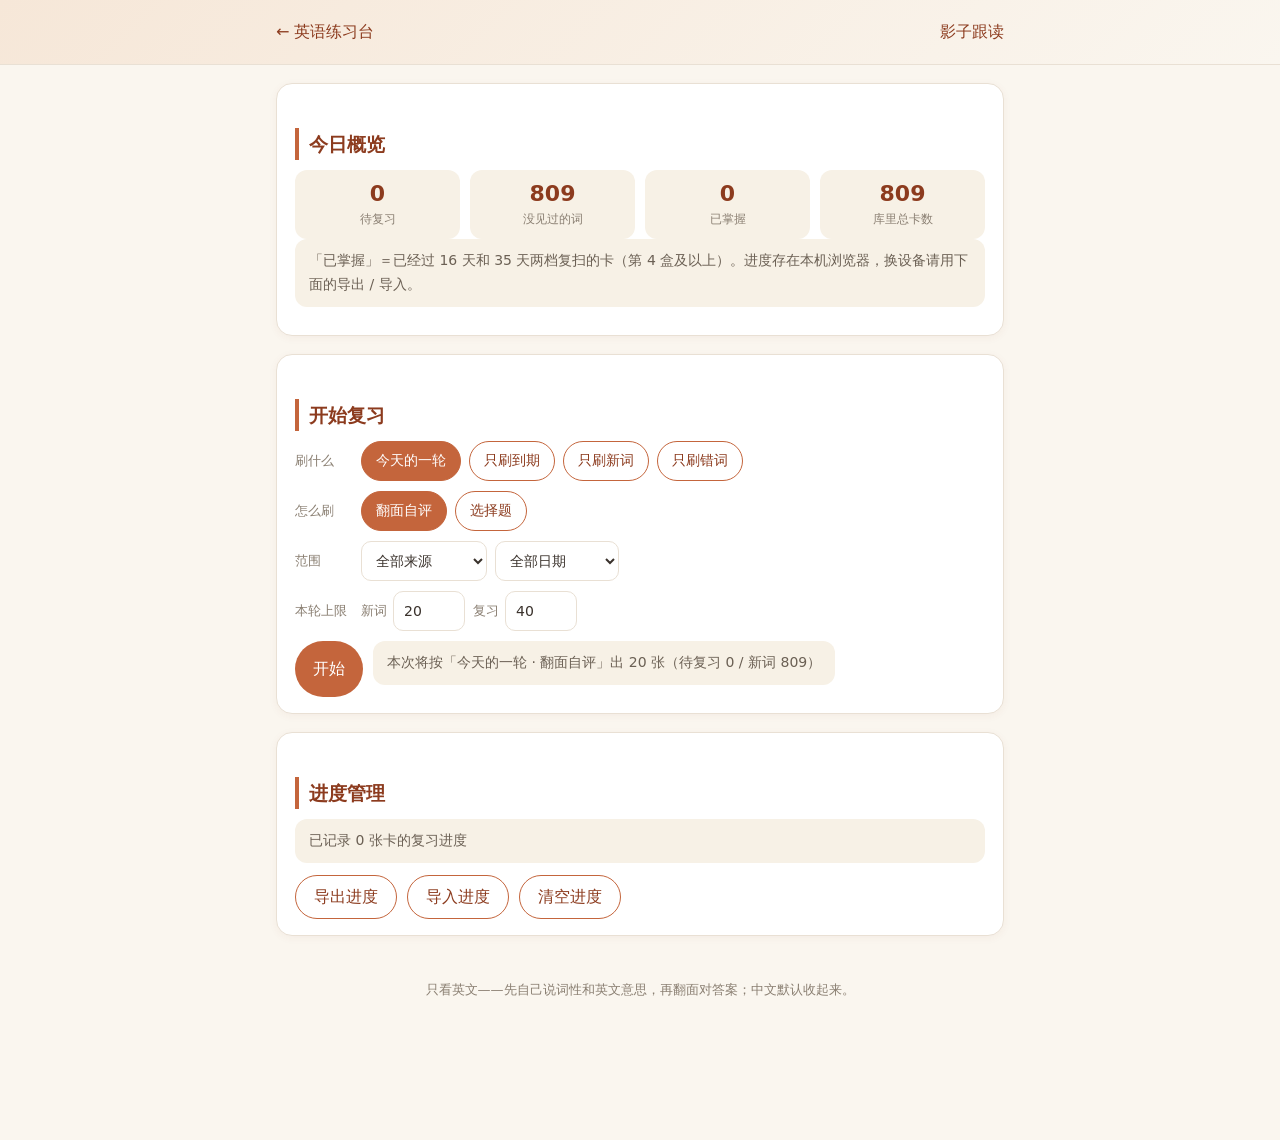
==== web/vocab.html @ 82aed07c "更新影子跟读网站" ====
<!doctype html>
<html lang="zh-CN">
<head>
  <meta charset="utf-8">
  <meta name="viewport" content="width=device-width, initial-scale=1">
  <meta name="theme-color" content="#FAF6EF">
  <title>生词复习 · 英语练习台</title>
  <link rel="stylesheet" href="app.css">
</head>
<body>
  <header class="topbar topbar-slim">
    <div class="container topbar-inner">
      <a class="back-link" href="index.html">← 英语练习台</a>
      <a class="back-link" href="materials.html">影子跟读</a>
    </div>
  </header>
  <main id="vocab" class="container" aria-live="polite"></main>
  <footer class="container footer">
    <p>只看英文——先自己说词性和英文意思，再翻面对答案；中文默认收起来。</p>
  </footer>
  <script src="vocab.js"></script>
</body>
</html>
---- web/app.css ----
:root {
  --bg: #FAF6EF;
  --card: #FFFFFF;
  --ink: #3A322C;
  --muted: #8A7F72;
  --accent: #C4653C;
  --accent-strong: #8C3B1E;
  --accent-soft: #F4E4D8;
  --line: #E9E0D4;
  --ok: #4E7A56;
}

* { box-sizing: border-box; }

html, body {
  margin: 0;
  padding: 0;
  background: var(--bg);
  color: var(--ink);
  font-family: "PingFang SC", "Hiragino Sans GB", "Microsoft YaHei", system-ui, -apple-system, sans-serif;
  line-height: 1.7;
}

.container {
  max-width: 760px;
  margin: 0 auto;
  padding-left: 16px;
  padding-right: 16px;
}

.topbar {
  background: linear-gradient(135deg, #F6E7D8 0%, #FAF6EF 100%);
  border-bottom: 1px solid var(--line);
  padding: 22px 0 18px;
}

.topbar-slim { padding: 10px 0; }

.topbar h1 {
  margin: 0;
  font-size: 26px;
  color: var(--accent-strong);
  letter-spacing: 1px;
}

.topbar-sub {
  margin: 4px 0 0;
  color: var(--muted);
  font-size: 14px;
}

.back-link {
  display: inline-block;
  min-height: 44px;
  line-height: 44px;
  color: var(--accent-strong);
  text-decoration: none;
  font-size: 16px;
}

.card {
  background: var(--card);
  border: 1px solid var(--line);
  border-radius: 16px;
  padding: 18px 18px 16px;
  margin: 18px 0;
  box-shadow: 0 2px 8px rgba(140, 59, 30, 0.05);
}

.material-card .card-top {
  display: flex;
  align-items: center;
  justify-content: space-between;
  margin-bottom: 8px;
}

.tag {
  display: inline-block;
  background: var(--accent-soft);
  color: var(--accent-strong);
  border-radius: 999px;
  padding: 2px 12px;
  font-size: 13px;
  font-weight: 600;
}

.date { color: var(--muted); font-size: 13px; }

.material-card h2 {
  margin: 6px 0 2px;
  font-size: 20px;
  line-height: 1.4;
}

.material-card h2 a {
  color: var(--ink);
  text-decoration: none;
}

.material-card h2 a:active { color: var(--accent-strong); }

.title-cn {
  margin: 0 0 10px;
  color: var(--muted);
  font-size: 15px;
}

.chips {
  display: flex;
  flex-wrap: wrap;
  gap: 6px;
  margin: 8px 0 14px;
}

.chip {
  background: #F4F0E8;
  border-radius: 8px;
  color: #6B6054;
  font-size: 13px;
  padding: 3px 10px;
}

.actions {
  display: flex;
  flex-wrap: wrap;
  gap: 10px;
}

.btn {
  border: 0;
  cursor: pointer;
  font-family: inherit;
  font-size: 16px;
  min-height: 44px;
  padding: 8px 18px;
  border-radius: 999px;
  display: inline-flex;
  align-items: center;
  justify-content: center;
  gap: 8px;
  text-decoration: none;
}

.btn-primary {
  background: var(--accent);
  color: #FFF;
}

.btn-primary:active { background: var(--accent-strong); }

.btn-ghost {
  background: #FFF;
  color: var(--accent-strong);
  border: 1px solid var(--accent);
}

.btn-ghost:active { background: var(--accent-soft); }

.btn:disabled {
  opacity: 0.45;
  cursor: not-allowed;
}

.icon { font-size: 13px; }

/* ---------- 阅读页 ---------- */

.article-head h1 {
  margin: 18px 0 2px;
  font-size: 22px;
  color: var(--accent-strong);
}

.article-head h2 {
  margin: 8px 0 2px;
  font-size: 22px;
  line-height: 1.45;
}

.section-title {
  font-size: 19px;
  margin: 26px 0 10px;
  padding-left: 10px;
  border-left: 4px solid var(--accent);
  color: var(--accent-strong);
}

.para {
  margin: 20px 0;
}

.para-head {
  display: flex;
  align-items: center;
  gap: 8px;
  margin-bottom: 6px;
}

.btn-para {
  background: var(--accent-soft);
  color: var(--accent-strong);
  border: 1px solid var(--accent);
  min-height: 44px;
  padding: 4px 14px;
  border-radius: 999px;
  font-family: inherit;
  font-size: 15px;
  cursor: pointer;
}

.btn-para[data-playing="1"] {
  background: var(--accent);
  color: #FFF;
}

.en-text {
  font-size: 17px;
  line-height: 2;
  margin: 0;
}

.en-text strong {
  color: var(--accent-strong);
  font-weight: 700;
}

.note {
  background: #F7F1E6;
  border-radius: 12px;
  padding: 10px 14px;
  color: #6B6054;
  font-size: 14px;
  margin: 0 0 12px;
  white-space: pre-line;
}

.table-wrap {
  overflow-x: auto;
  -webkit-overflow-scrolling: touch;
  border: 1px solid var(--line);
  border-radius: 12px;
}

table {
  width: 100%;
  border-collapse: collapse;
  background: #FFF;
  min-width: 360px;
}

th, td {
  padding: 10px 12px;
  text-align: left;
  vertical-align: top;
  font-size: 15px;
  border-bottom: 1px solid var(--line);
}

th {
  background: #F7F1E6;
  color: #6B6054;
  font-weight: 600;
  white-space: nowrap;
}

tbody tr:last-child td { border-bottom: 0; }

td.w-en { font-weight: 600; color: var(--accent-strong); white-space: nowrap; }

.trans-toggle {
  display: flex;
  align-items: center;
  gap: 8px;
  width: 100%;
  background: var(--accent-soft);
  color: var(--accent-strong);
  border: 1px solid var(--accent);
}

.trans-box {
  margin-top: 12px;
}

.trans-box p {
  font-size: 16px;
  line-height: 1.9;
  margin: 0 0 12px;
}

.empty-tip {
  color: var(--muted);
  padding: 40px 0;
  text-align: center;
}

.footer {
  color: var(--muted);
  font-size: 13px;
  text-align: center;
  padding-top: 12px;
  padding-bottom: 34px;
}

@media (max-width: 480px) {
  .container { padding-left: 14px; padding-right: 14px; }
  .topbar h1 { font-size: 23px; }
  .card { padding: 16px; }
  .material-card h2 { font-size: 18px; }
  .en-text { font-size: 16px; }
}

/* ---------- 列表工具条：搜索 / 进度 / 筛选 ---------- */

.toolbar {
  display: flex;
  flex-wrap: wrap;
  align-items: center;
  gap: 10px;
  padding: 14px 16px;
}

.search-input {
  flex: 1 1 190px;
  min-height: 44px;
  padding: 8px 14px;
  border: 1px solid var(--line);
  border-radius: 999px;
  background: #FFF;
  color: var(--ink);
  font-family: inherit;
  font-size: 16px;
}

.search-input:focus {
  outline: 2px solid var(--accent-soft);
  border-color: var(--accent);
}

.progress-chip {
  background: var(--accent-soft);
  color: var(--accent-strong);
  border-radius: 999px;
  padding: 6px 14px;
  font-size: 14px;
  font-weight: 600;
  white-space: nowrap;
}

.filter-btn.active {
  background: var(--accent);
  color: #FFF;
  border-color: var(--accent);
}

.toolbar-hint {
  flex: 1 1 100%;
  margin: 0;
  color: var(--muted);
  font-size: 12px;
}

/* ---------- 分组折叠 ---------- */

.group-toggle {
  width: 100%;
  min-height: 50px;
  display: flex;
  align-items: center;
  justify-content: space-between;
  gap: 10px;
  margin: 18px 0 10px;
  padding: 12px 16px;
  background: #F7F1E6;
  border: 1px solid var(--line);
  border-radius: 14px;
  color: var(--ink);
  font-family: inherit;
  font-size: 16px;
  font-weight: 600;
  cursor: pointer;
  text-align: left;
}

.group-toggle:active { background: var(--accent-soft); }

.group-count {
  color: var(--accent-strong);
  font-weight: 600;
  white-space: nowrap;
}

.group-arrow { margin-left: 8px; font-size: 12px; }

.group-body.collapsed { display: none; }

/* ---------- 已练标记 ---------- */

.practiced-badge {
  background: #E6F0E8;
  color: #3F6B49;
  border-radius: 999px;
  padding: 2px 10px;
  font-size: 12px;
  margin-left: 8px;
}

.card-top .date { margin-left: auto; }

.btn-mark.active {
  background: #4E7A56;
  border-color: #4E7A56;
  color: #FFF;
}

/* ---------- 阅读页：倍速与循环 ---------- */

.speed-row {
  display: flex;
  align-items: center;
  gap: 10px;
  margin: 12px 0 4px;
}

.speed-label { color: var(--muted); font-size: 14px; }

.styled {
  min-height: 40px;
  padding: 4px 12px;
  border: 1px solid var(--line);
  border-radius: 10px;
  background: #FFF;
  color: var(--ink);
  font-family: inherit;
  font-size: 15px;
}

.btn-loop {
  min-height: 44px;
  padding: 4px 14px;
  border: 1px solid var(--line);
  border-radius: 999px;
  background: #FFF;
  color: #6B6054;
  font-family: inherit;
  font-size: 15px;
  cursor: pointer;
}

.btn-loop.active {
  background: var(--accent);
  border-color: var(--accent);
  color: #FFF;
}

.btn-loop:disabled { opacity: 0.45; cursor: not-allowed; }

/* ---------- 生词：手机端卡片 ---------- */

.vocab-cards { display: none; }

td.w-def { color: #4A5A4E; font-size: 14px; }

.vocab-card {
  border: 1px solid var(--line);
  border-radius: 12px;
  background: #FFF;
  padding: 10px 12px;
  margin-bottom: 10px;
}

.vocab-card .vw {
  font-weight: 700;
  color: var(--accent-strong);
  font-size: 16px;
}

.vocab-card .vpos {
  margin-left: 8px;
  color: var(--muted);
  font-size: 13px;
}

.vocab-card .vcn { font-size: 15px; margin-top: 2px; }

.vocab-card .ven { color: #4A5A4E; font-size: 14px; margin-top: 2px; }

/* ---------- 上下篇导航 ---------- */

.pager {
  display: flex;
  flex-wrap: wrap;
  justify-content: space-between;
  gap: 10px;
  margin: 20px 0 10px;
}

.pager a { flex: 1 1 45%; }

@media (max-width: 640px) {
  .vocab-table-wrap { display: none; }
  .vocab-cards { display: block; }
  .pager a { flex: 1 1 100%; }
}

/* ---------- 底部播放条（进度条可点击/拖动） ---------- */

body { padding-bottom: 92px; }

.player-bar {
  position: fixed;
  left: 0;
  right: 0;
  bottom: 0;
  z-index: 50;
  display: none;
  align-items: center;
  gap: 8px;
  padding: 10px 12px;
  background: rgba(255, 255, 255, 0.97);
  border-top: 1px solid var(--line);
  box-shadow: 0 -2px 10px rgba(140, 59, 30, 0.08);
}

.player-bar.visible { display: flex; }

.pb-btn {
  min-width: 44px;
  min-height: 44px;
  border: 1px solid var(--line);
  border-radius: 999px;
  background: #FFF;
  color: var(--accent-strong);
  font-size: 16px;
  cursor: pointer;
  font-family: inherit;
}

.pb-play { background: var(--accent); border-color: var(--accent); color: #FFF; }

.pb-loop.active { background: var(--accent-soft); border-color: var(--accent); }

.pb-label {
  max-width: 26%;
  overflow: hidden;
  text-overflow: ellipsis;
  white-space: nowrap;
  font-size: 13px;
  color: var(--muted);
}

.pb-range {
  flex: 1 1 auto;
  min-width: 80px;
  height: 32px;
  accent-color: var(--accent);
}

.pb-time {
  font-size: 12px;
  color: var(--muted);
  white-space: nowrap;
}

.pb-speed {
  min-height: 36px;
  border: 1px solid var(--line);
  border-radius: 8px;
  background: #FFF;
  color: var(--ink);
  font-family: inherit;
  font-size: 13px;
}

/* ---------- 模式切换 ---------- */

.mode-switch {
  display: flex;
  gap: 10px;
  margin: 18px 0 6px;
}

.mode-btn {
  flex: 1 1 50%;
  min-height: 48px;
  border: 1px solid var(--line);
  border-radius: 999px;
  background: #FFF;
  color: var(--ink);
  font-family: inherit;
  font-size: 16px;
  cursor: pointer;
}

.mode-btn.active {
  background: var(--accent);
  border-color: var(--accent);
  color: #FFF;
  font-weight: 600;
}

/* ---------- 精听：句子卡片与听写 ---------- */

.sentence-card {
  border: 1px solid var(--line);
  border-radius: 14px;
  background: #FFF;
  padding: 12px 14px;
  margin-bottom: 12px;
}

.sentence-card.ok { border-color: #9ABFA3; background: #F5FAF6; }
.sentence-card.bad { border-color: #E0A98F; background: #FDF7F3; }

.sentence-head {
  display: flex;
  align-items: center;
  gap: 10px;
  margin-bottom: 8px;
}

.sentence-num {
  font-weight: 700;
  color: var(--accent-strong);
  font-size: 15px;
}

.sentence-play { min-height: 40px; }

.sentence-status {
  margin-left: auto;
  font-size: 13px;
  color: var(--muted);
}

.sentence-status.ok { color: #3F6B49; font-weight: 600; }
.sentence-status.bad { color: #B4552D; font-weight: 600; }

.dictation-input {
  width: 100%;
  border: 1px solid var(--line);
  border-radius: 10px;
  padding: 10px 12px;
  background: #FFF;
  color: var(--ink);
  font-family: inherit;
  font-size: 16px;
  line-height: 1.6;
  resize: vertical;
}

.dictation-input:focus { outline: 2px solid var(--accent-soft); border-color: var(--accent); }

.dictation-result {
  margin-top: 10px;
  padding-top: 10px;
  border-top: 1px dashed var(--line);
}

.diff-line { margin: 4px 0; font-size: 15px; line-height: 1.8; }

.diff-extra {
  background: #FBE3E0;
  color: #A63A2B;
  text-decoration: line-through;
  border-radius: 4px;
  padding: 0 3px;
}

.diff-missing {
  background: #FFF1C9;
  color: #8A6A00;
  border-radius: 4px;
  padding: 0 3px;
}

.tag-row { display: flex; flex-wrap: wrap; gap: 8px; margin-top: 8px; }

.tag-btn {
  min-height: 36px;
  padding: 6px 12px;
  border: 1px solid var(--line);
  border-radius: 999px;
  background: #FFF;
  color: #6B6054;
  font-family: inherit;
  font-size: 13px;
  cursor: pointer;
}

.tag-btn.active {
  background: var(--accent-soft);
  border-color: var(--accent);
  color: var(--accent-strong);
  font-weight: 600;
}

.listen-stats .stats-line { margin: 0 0 4px; font-size: 16px; font-weight: 600; }
.listen-stats .stats-errors { margin: 0 0 10px; color: var(--muted); font-size: 13px; }

@media (max-width: 480px) {
  .pb-label { display: none; }
  .pb-time { font-size: 11px; }
}

/* ---------- 顶部条与首页（双模块） ---------- */

.topbar-inner { display: flex; flex-direction: column; }

.topbar-slim .topbar-inner {
  flex-direction: row;
  align-items: center;
  justify-content: space-between;
}

.module-grid {
  display: grid;
  grid-template-columns: 1fr;
  gap: 14px;
  margin: 18px 0 0;
}

@media (min-width: 620px) {
  .module-grid { grid-template-columns: 1fr 1fr; }
}

.module-card {
  display: block;
  background: var(--card);
  border: 1px solid var(--line);
  border-radius: 16px;
  padding: 20px 18px;
  text-decoration: none;
  color: var(--ink);
  box-shadow: 0 2px 8px rgba(140, 59, 30, 0.05);
}

.module-card:active { background: var(--accent-soft); }

.module-card h2 {
  margin: 0 0 6px;
  font-size: 22px;
  color: var(--accent-strong);
}

.module-desc {
  margin: 0 0 12px;
  color: var(--muted);
  font-size: 14px;
  line-height: 1.6;
}

.module-stat {
  margin: 0;
  font-size: 15px;
  font-weight: 600;
}

/* ---------- 生词复习 ---------- */

.vstat-grid {
  display: grid;
  grid-template-columns: repeat(4, 1fr);
  gap: 10px;
}

@media (max-width: 480px) {
  .vstat-grid { grid-template-columns: repeat(2, 1fr); }
}

.vstat {
  background: #F7F1E6;
  border-radius: 12px;
  padding: 10px 12px;
  text-align: center;
}

.vstat-num {
  display: block;
  font-size: 22px;
  font-weight: 700;
  color: var(--accent-strong);
  line-height: 1.3;
}

.vstat-label {
  display: block;
  font-size: 12px;
  color: var(--muted);
}

.vrow {
  display: flex;
  flex-wrap: wrap;
  align-items: center;
  gap: 8px;
  margin-bottom: 10px;
}

.vrow-label {
  color: var(--muted);
  font-size: 13px;
  min-width: 58px;
}

.vpick {
  min-height: 40px;
  padding: 6px 14px;
  font-size: 14px;
}

.vpick.active {
  background: var(--accent);
  color: #FFF;
  border-color: var(--accent);
}

.vselect,
.vnum input {
  font-family: inherit;
  font-size: 14px;
  color: var(--ink);
  background: #FFF;
  border: 1px solid var(--line);
  border-radius: 10px;
  min-height: 40px;
  padding: 6px 10px;
}

.vnum {
  display: inline-flex;
  align-items: center;
  gap: 6px;
  font-size: 13px;
  color: var(--muted);
}

.vnum input { width: 72px; }

.vhead {
  display: flex;
  flex-wrap: wrap;
  align-items: center;
  gap: 10px;
  margin-bottom: 12px;
}

.vhead-left { flex: 1 1 auto; font-size: 14px; color: var(--muted); }
.vhead-right { font-size: 13px; color: var(--accent-strong); }
.vquit { min-height: 40px; padding: 6px 14px; font-size: 14px; }

.vcard { padding: 22px 18px 18px; }

.vmeta {
  margin: 0 0 14px;
  color: var(--muted);
  font-size: 13px;
}

.vterm {
  margin: 0 0 14px;
  font-size: 34px;
  font-weight: 700;
  color: var(--accent-strong);
  line-height: 1.25;
  word-break: break-word;
}

.vspeak {
  min-height: 40px;
  padding: 6px 14px;
  font-size: 14px;
  margin-bottom: 14px;
}

.vanswer {
  border-top: 1px dashed var(--line);
  padding-top: 14px;
}

.vpos { margin: 0 0 6px; color: var(--muted); font-size: 14px; }
.ven { margin: 0 0 10px; font-size: 19px; line-height: 1.6; }
.vex { margin: 0 0 10px; font-size: 16px; line-height: 1.7; color: #5C5348; }

.vex-tag {
  display: inline-block;
  background: var(--accent-soft);
  color: var(--accent-strong);
  border-radius: 999px;
  font-size: 12px;
  padding: 1px 10px;
  margin-right: 8px;
}

.vcn { margin: 10px 0 0; font-size: 17px; color: var(--accent-strong); }

.vactions { margin-top: 16px; }

.btn-know {
  background: #E6EFE6;
  color: #35553B;
  border: 1px solid #BFD6BF;
}

.btn-fuzzy {
  background: #FBF0DC;
  color: #7A5A20;
  border: 1px solid #E6D2A8;
}

.btn-no {
  background: #F8E4E0;
  color: #8C3B1E;
  border: 1px solid #E5BDB4;
}

.voptions { display: grid; gap: 10px; }

.voption {
  font-family: inherit;
  font-size: 16px;
  line-height: 1.6;
  text-align: left;
  background: #FFF;
  color: var(--ink);
  border: 1px solid var(--line);
  border-radius: 12px;
  padding: 12px 14px;
  min-height: 48px;
  cursor: pointer;
}

.voption:active { background: var(--accent-soft); }

.voption.right {
  background: #E6EFE6;
  border-color: #7FA37F;
  color: #2F4A34;
  font-weight: 600;
}

.voption.dim { opacity: 0.55; }

.vverdict { margin: 14px 0 0; font-size: 16px; font-weight: 600; }
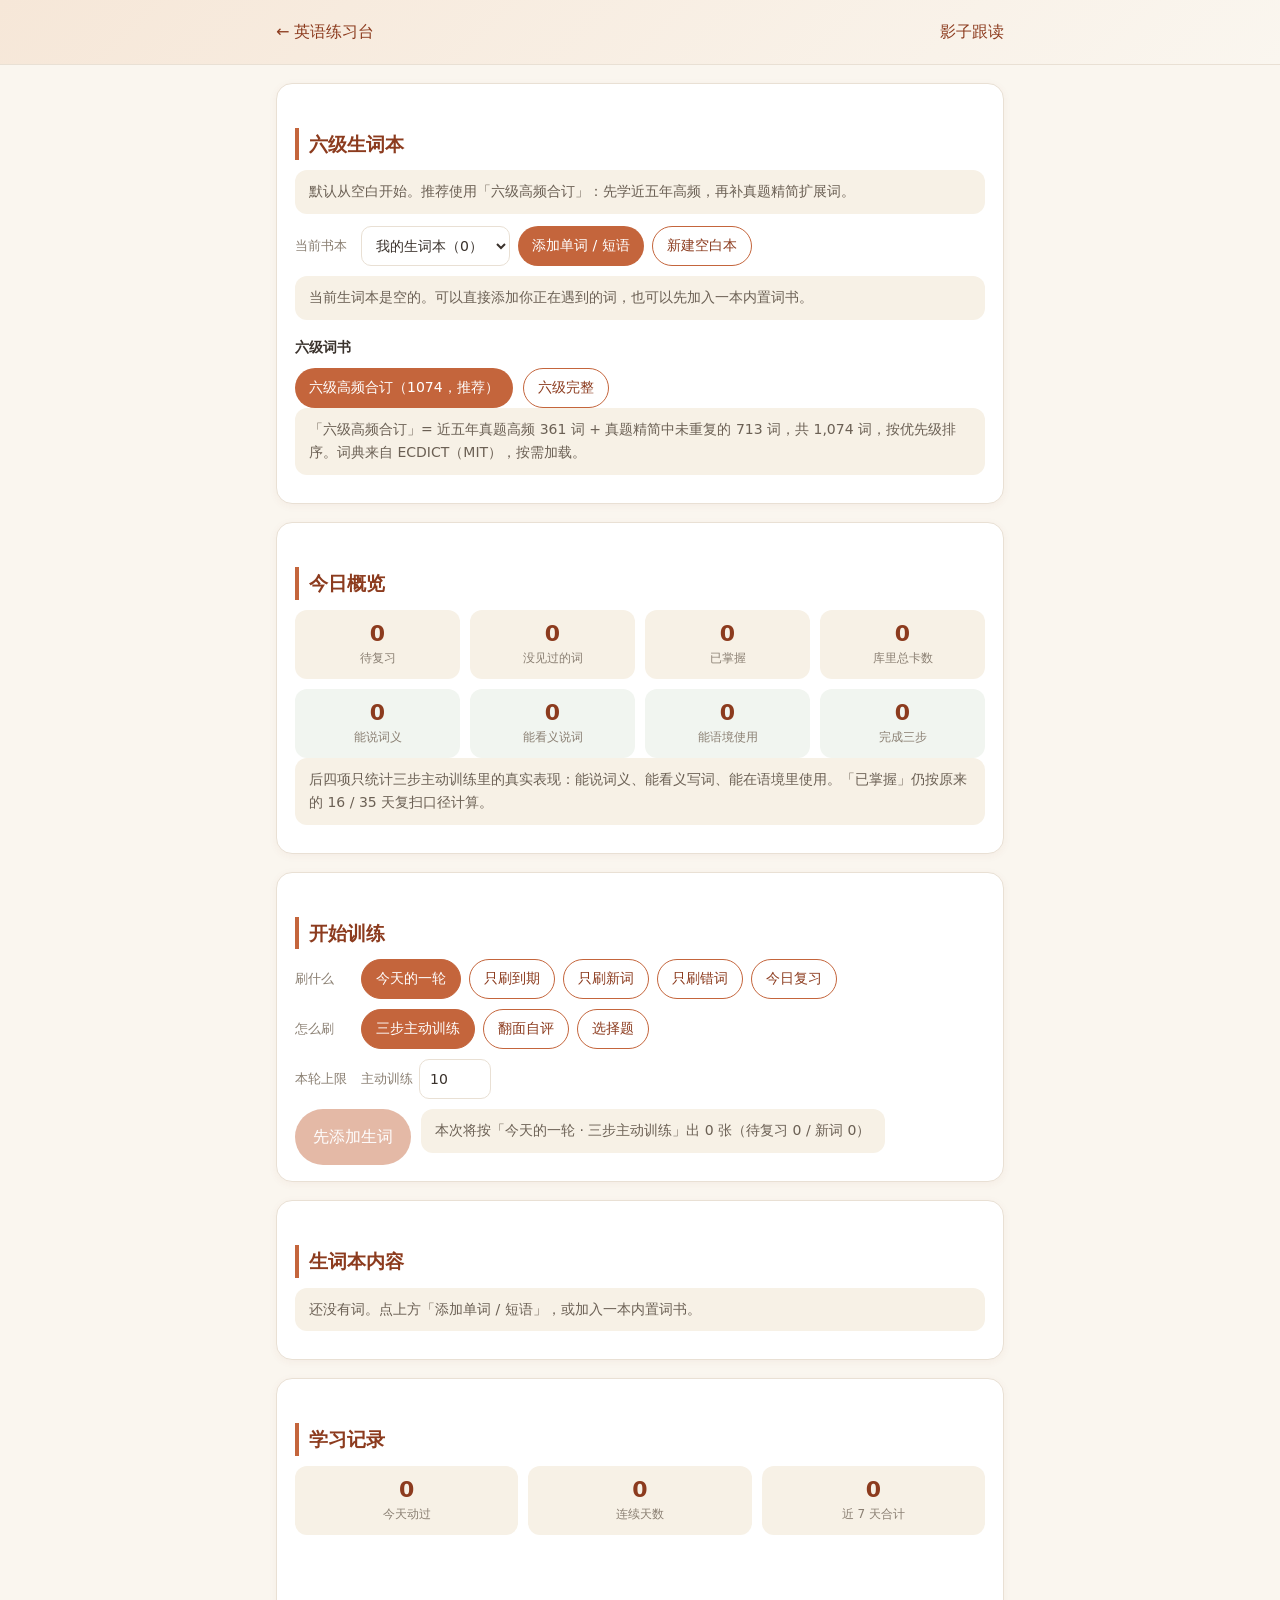
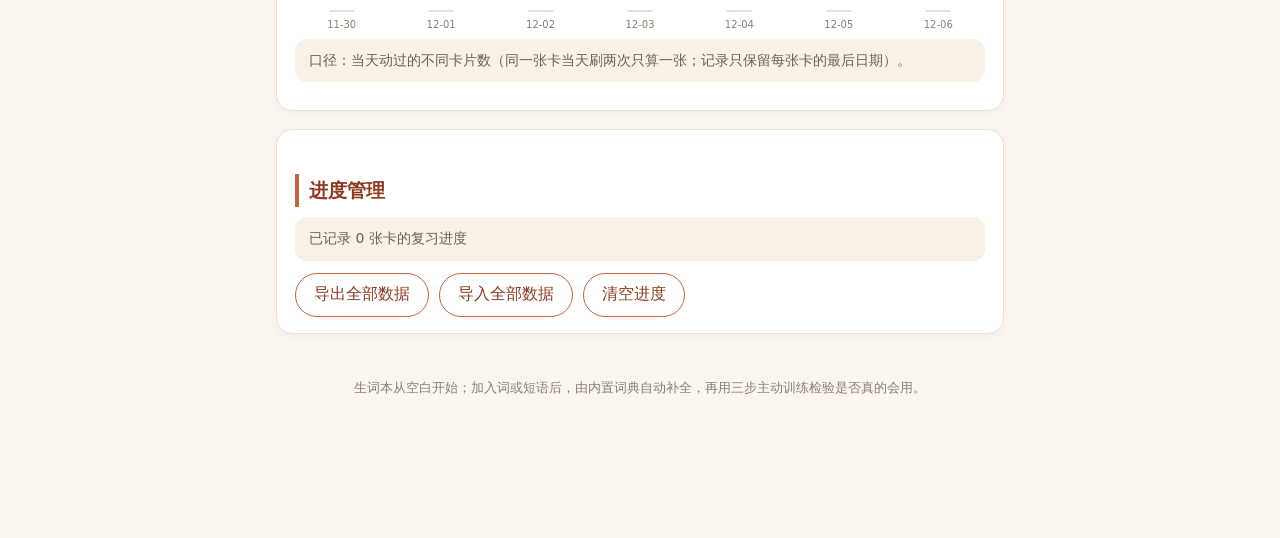
==== commit 00f606e7: "上线六级高频合订词书与三步主动训练" ====
--- a/web/vocab.html
+++ b/web/vocab.html
@@ -4,7 +4,8 @@
   <meta charset="utf-8">
   <meta name="viewport" content="width=device-width, initial-scale=1">
   <meta name="theme-color" content="#FAF6EF">
-  <title>生词复习 · 英语练习台</title>
+  <link rel="icon" href="data:,">
+  <title>六级生词本 · 英语练习台</title>
   <link rel="stylesheet" href="app.css">
 </head>
 <body>
@@ -16,8 +17,8 @@
   </header>
   <main id="vocab" class="container" aria-live="polite"></main>
   <footer class="container footer">
-    <p>只看英文——先自己说词性和英文意思，再翻面对答案；中文默认收起来。</p>
+    <p>生词本从空白开始；加入词或短语后，由内置词典自动补全，再用三步主动训练检验是否真的会用。</p>
   </footer>
-  <script src="vocab.js"></script>
+  <script src="vocab.js?v=20261125-6"></script>
 </body>
 </html>
--- a/web/app.css
+++ b/web/app.css
@@ -460,6 +460,8 @@
 
 td.w-def { color: #4A5A4E; font-size: 14px; }
 
+td.w-ipa { color: var(--muted); font-size: 14px; }
+
 .vocab-card {
   border: 1px solid var(--line);
   border-radius: 12px;
@@ -475,6 +477,12 @@
 }
 
 .vocab-card .vpos {
+  margin-left: 8px;
+  color: var(--muted);
+  font-size: 13px;
+}
+
+.vocab-card .vipa-sm {
   margin-left: 8px;
   color: var(--muted);
   font-size: 13px;
@@ -872,6 +880,13 @@
   margin-bottom: 14px;
 }
 
+.vipa {
+  margin: -8px 0 14px;
+  color: var(--muted);
+  font-size: 17px;
+  letter-spacing: 0.5px;
+}
+
 .vanswer {
   border-top: 1px dashed var(--line);
   padding-top: 14px;
@@ -941,3 +956,286 @@
 .voption.dim { opacity: 0.55; }
 
 .vverdict { margin: 14px 0 0; font-size: 16px; font-weight: 600; }
+
+/* ---------- 断点续学横幅 + 学习记录 ---------- */
+
+.vresume {
+  border-color: var(--accent);
+  box-shadow: 0 3px 12px rgba(196, 101, 60, 0.14);
+}
+
+.vresume-line {
+  margin: 0 0 12px;
+  font-size: 15px;
+  line-height: 1.7;
+  color: #5C5348;
+}
+
+.vstat-grid-3 { grid-template-columns: repeat(3, 1fr); }
+
+.vbars {
+  display: flex;
+  align-items: flex-end;
+  justify-content: space-between;
+  gap: 6px;
+  height: 84px;
+  margin: 14px 0 6px;
+}
+
+.vbar-col {
+  flex: 1 1 0;
+  height: 100%;
+  display: flex;
+  flex-direction: column;
+  align-items: center;
+  justify-content: flex-end;
+  gap: 4px;
+}
+
+.vbar-num { font-size: 11px; color: var(--muted); }
+
+.vbar {
+  width: 100%;
+  max-width: 26px;
+  background: var(--accent);
+  border-radius: 6px 6px 2px 2px;
+}
+
+.vbar-empty { background: var(--line); }
+
+.vbar-date { font-size: 10px; color: var(--muted); }
+
+/* ---------- 生词本 / 词典自动补全 ---------- */
+
+.vlib-subtitle {
+  margin: 16px 0 8px;
+  color: var(--ink);
+  font-size: 14px;
+  font-weight: 600;
+}
+
+.vadd-form {
+  display: grid;
+  grid-template-columns: minmax(0, 2fr) minmax(150px, 1fr);
+  gap: 12px;
+  margin: 14px 0;
+}
+
+.vfield {
+  display: flex;
+  flex-direction: column;
+  gap: 5px;
+}
+
+.vfield-label {
+  color: var(--muted);
+  font-size: 13px;
+}
+
+.vadd-input {
+  width: 100%;
+  min-height: 48px;
+  font-size: 16px;
+}
+
+.vadd-notice {
+  margin: 8px 0 12px;
+  padding: 10px 14px;
+  border-radius: 12px;
+  background: #E9F2E9;
+  color: #35553B;
+  font-size: 14px;
+}
+
+.vbook-list {
+  display: grid;
+  gap: 8px;
+  margin-top: 10px;
+}
+
+.vbook-row {
+  display: flex;
+  align-items: center;
+  gap: 12px;
+  padding: 11px 12px;
+  border: 1px solid var(--line);
+  border-radius: 12px;
+  background: #FFF;
+}
+
+.vbook-main {
+  min-width: 0;
+  flex: 1 1 auto;
+}
+
+.vbook-term {
+  color: var(--accent-strong);
+  font-size: 17px;
+  font-weight: 700;
+  overflow-wrap: anywhere;
+}
+
+.vbook-type {
+  display: inline-block;
+  margin-left: 8px;
+  padding: 1px 8px;
+  border-radius: 999px;
+  background: var(--accent-soft);
+  color: var(--accent-strong);
+  font-size: 11px;
+  font-weight: 500;
+  vertical-align: middle;
+}
+
+.vbook-cn {
+  margin-top: 2px;
+  color: var(--muted);
+  font-size: 13px;
+  line-height: 1.5;
+  overflow-wrap: anywhere;
+}
+
+.vbook-del {
+  flex: 0 0 auto;
+  min-height: 36px;
+  padding: 4px 12px;
+  font-size: 13px;
+}
+
+.vstat-grid-skill {
+  margin-top: 10px;
+}
+
+.vstat-grid-skill .vstat {
+  background: #F1F5F0;
+}
+
+/* ---------- 三步主动训练 ---------- */
+
+.vdeep-bar {
+  display: grid;
+  grid-template-columns: repeat(3, 1fr);
+  gap: 7px;
+  margin: 4px 0 18px;
+}
+
+.vdeep-step {
+  display: flex;
+  align-items: center;
+  gap: 6px;
+  min-height: 38px;
+  padding: 6px 8px;
+  border: 1px solid var(--line);
+  border-radius: 10px;
+  color: var(--muted);
+  font-size: 12px;
+}
+
+.vdeep-step.active {
+  border-color: var(--accent);
+  background: var(--accent-soft);
+  color: var(--accent-strong);
+  font-weight: 600;
+}
+
+.vdeep-step-num {
+  display: inline-flex;
+  align-items: center;
+  justify-content: center;
+  width: 22px;
+  height: 22px;
+  flex: 0 0 22px;
+  border-radius: 50%;
+  background: #FFF;
+  border: 1px solid currentColor;
+  font-size: 12px;
+}
+
+.vdeep-prompt {
+  margin: 0 0 12px;
+  font-size: 17px;
+  font-weight: 600;
+  line-height: 1.7;
+}
+
+.vclue,
+.vcloze {
+  margin: 0 0 12px;
+  padding: 12px 14px;
+  border-radius: 12px;
+  background: #F7F1E6;
+  color: #5C5348;
+  font-size: 17px;
+  line-height: 1.8;
+  white-space: pre-line;
+}
+
+.vdeep-input,
+.vdeep-textarea {
+  width: 100%;
+  margin-top: 4px;
+}
+
+.vdeep-input {
+  font-size: 18px;
+}
+
+.vdeep-textarea {
+  font-family: inherit;
+  font-size: 16px;
+  line-height: 1.7;
+  padding: 11px 12px;
+  resize: vertical;
+}
+
+.vdeep-input:focus,
+.vdeep-textarea:focus {
+  outline: 2px solid var(--accent-soft);
+  border-color: var(--accent);
+}
+
+.vhint {
+  margin: 4px 0 12px;
+}
+
+.vsmall-btn {
+  min-height: 36px;
+  padding: 4px 12px;
+  font-size: 13px;
+}
+
+.vdict {
+  margin: 10px 0;
+  padding: 12px 14px;
+  border: 1px solid var(--line);
+  border-radius: 12px;
+  background: #FFF;
+}
+
+.vdict .ven,
+.vdict .vcn {
+  white-space: pre-line;
+}
+
+.vdict .vcn {
+  margin: 8px 0 0;
+  color: var(--ink);
+  font-size: 16px;
+}
+
+.vnote-small {
+  margin: 8px 0;
+  color: var(--muted);
+  font-size: 13px;
+  line-height: 1.65;
+}
+
+.right-text { color: #35553B; }
+.wrong-text { color: #8C3B1E; }
+
+@media (max-width: 520px) {
+  .vadd-form { grid-template-columns: 1fr; }
+  .vdeep-step { flex-direction: column; align-items: flex-start; gap: 2px; }
+  .vdeep-step-num { display: none; }
+  .vhead-right { flex: 1 1 100%; order: 3; }
+}
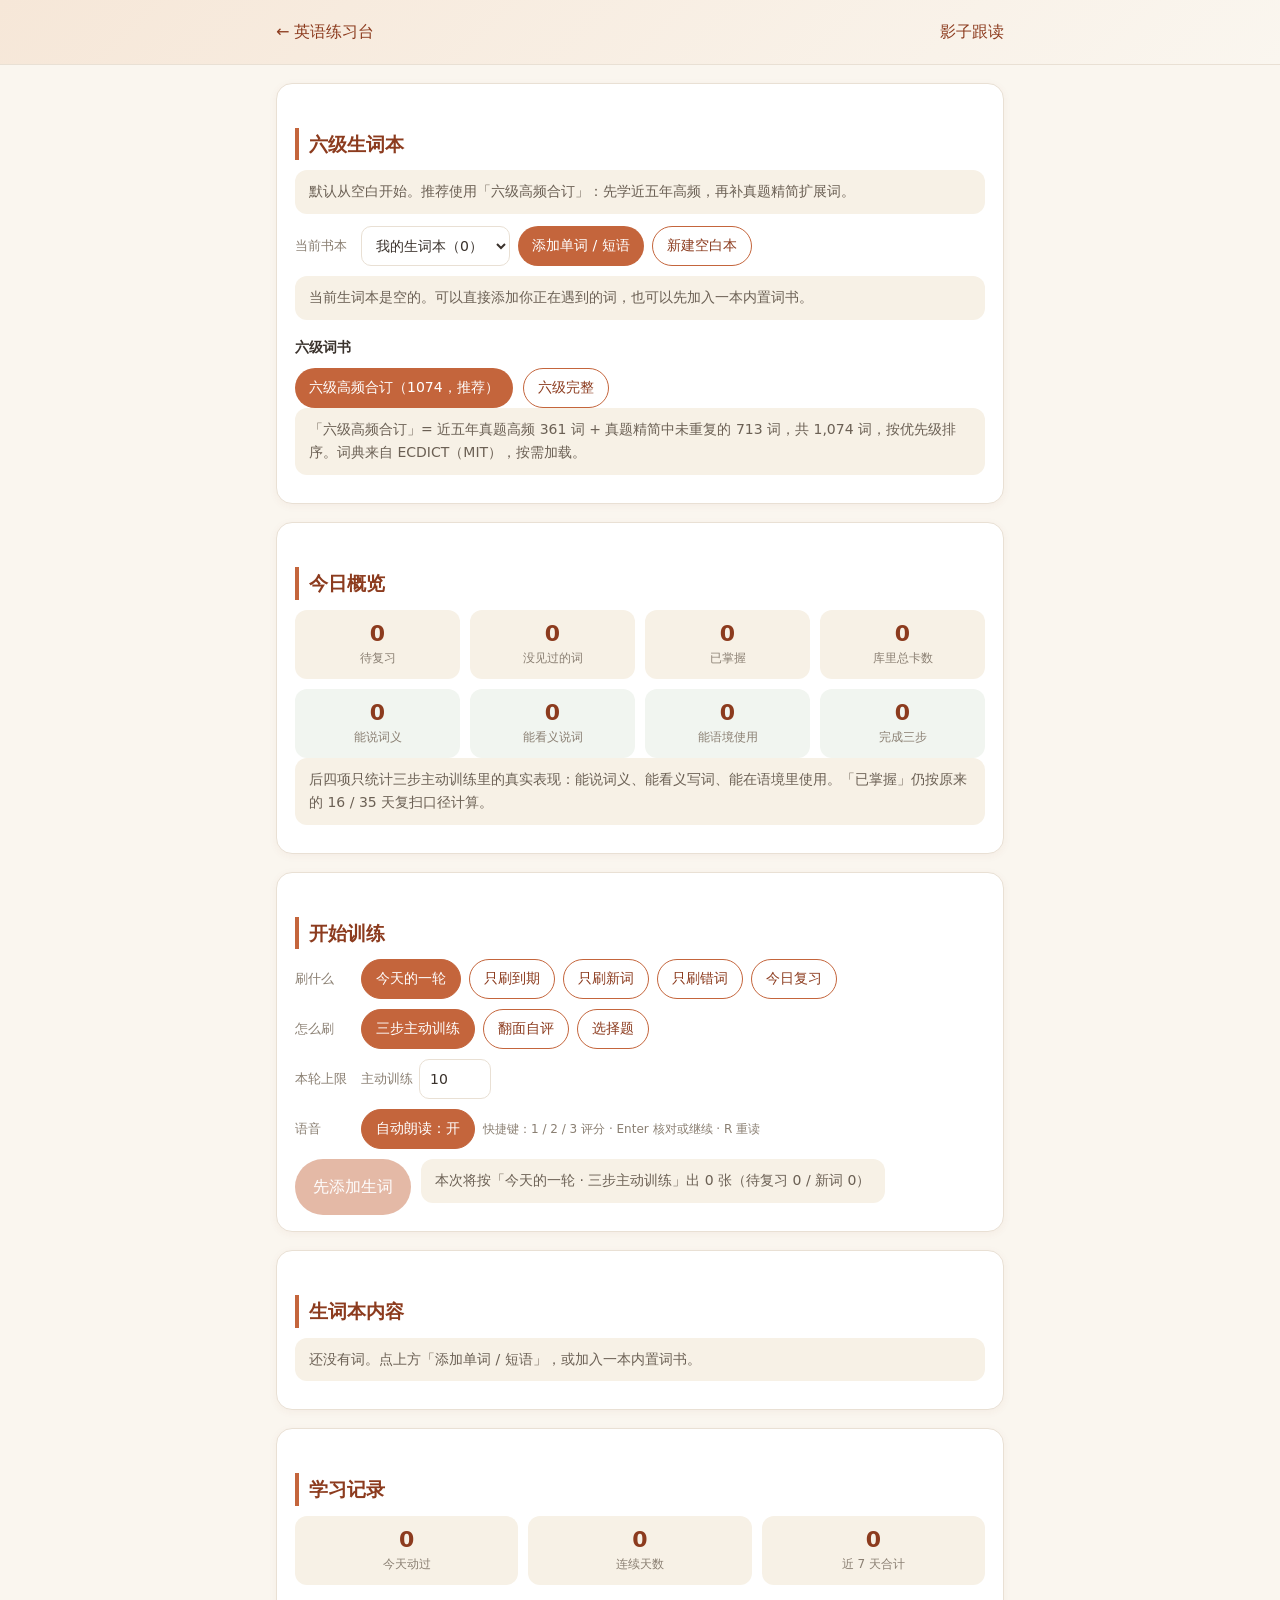
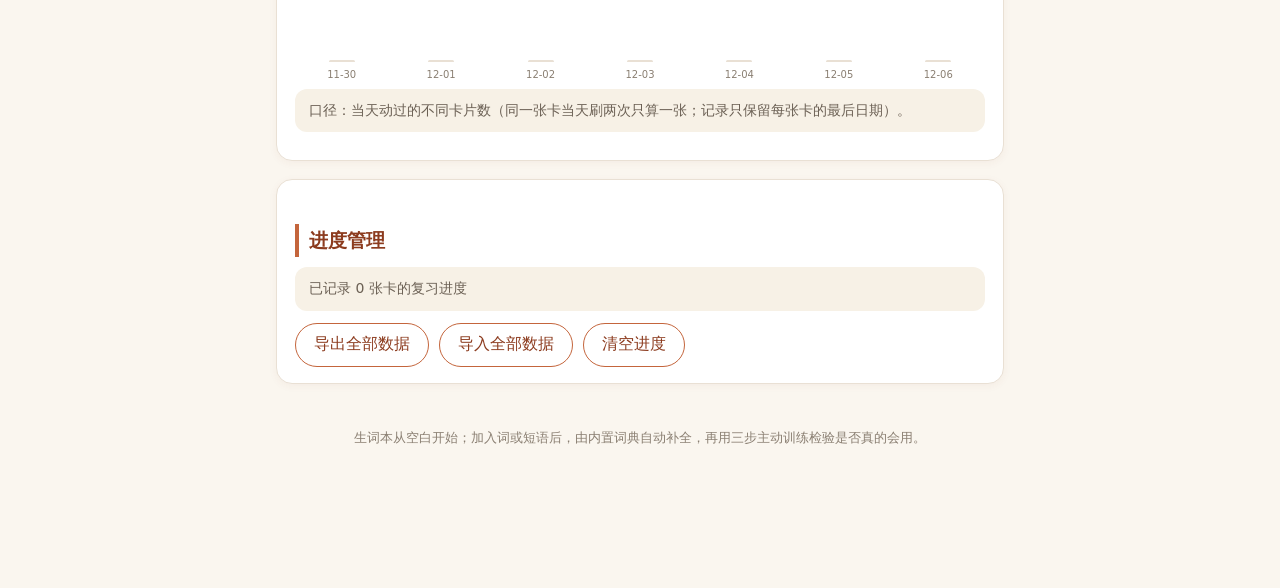
==== commit 580eb805: "完善六级生词本自动朗读、快捷键和正误核对" ====
--- a/web/vocab.html
+++ b/web/vocab.html
@@ -19,6 +19,6 @@
   <footer class="container footer">
     <p>生词本从空白开始；加入词或短语后，由内置词典自动补全，再用三步主动训练检验是否真的会用。</p>
   </footer>
-  <script src="vocab.js?v=20261125-6"></script>
+  <script src="vocab.js?v=20261125-7"></script>
 </body>
 </html>
--- a/web/app.css
+++ b/web/app.css
@@ -1230,6 +1230,22 @@
   line-height: 1.65;
 }
 
+.vshortcuts {
+  margin: 10px 0 0;
+  color: var(--muted);
+  font-size: 12px;
+  line-height: 1.6;
+}
+
+.vshortcut-inline {
+  flex: 1 1 210px;
+  margin: 0;
+  padding: 0;
+  background: transparent;
+  color: var(--muted);
+  font-size: 12px;
+}
+
 .right-text { color: #35553B; }
 .wrong-text { color: #8C3B1E; }
 
